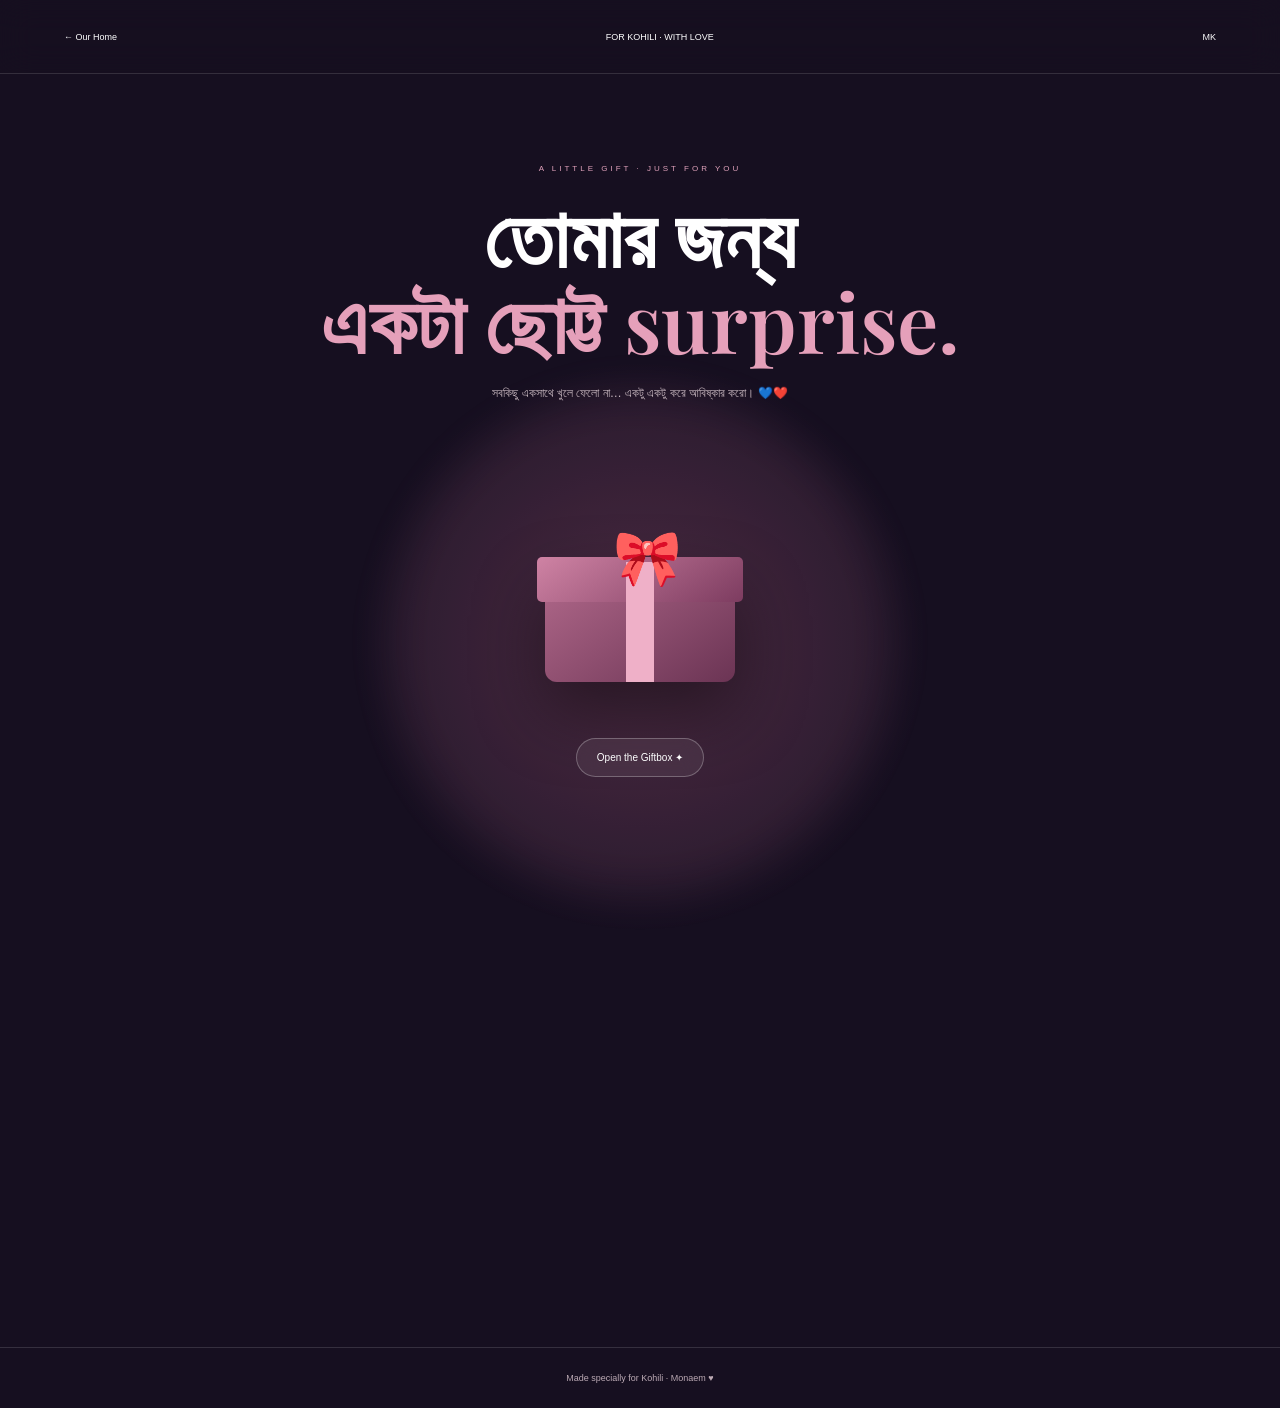
==== giftbox.html @ af4879c7 "First commit" ====
<!doctype html><html lang="bn"><head><meta charset="utf-8"><meta name="viewport" content="width=device-width,initial-scale=1"><title>Giftbox · For Kohili</title><link href="https://fonts.googleapis.com/css2?family=Noto+Serif+Bengali:wght@400;500;600&family=Playfair+Display:wght@500;600;700&display=swap" rel="stylesheet"><link rel="stylesheet" href="gift.css"></head><body><nav class="premium-nav"><a href="index.html">← Our Home</a><b>FOR KOHILI · WITH LOVE</b><a href="mk.html">MK</a></nav><main><div class="glow"></div><div class="eyebrow">A LITTLE GIFT · JUST FOR YOU</div><h1>তোমার জন্য<br><em>একটা ছোট্ট surprise.</em></h1><p class="lead">সবকিছু একসাথে খুলে ফেলো না… একটু একটু করে আবিষ্কার করো। 💙❤️</p><div class="gift-stage"><div class="box" id="box"><div class="lid"></div><div class="base"></div><div class="ribbon"></div><div class="bow">🎀</div></div><button id="open">Open the Giftbox ✦</button></div><div class="secret"><div class="photo"><img src="./Giftbox/3.png" alt="Our gift" onerror="this.style.display='none';this.parentElement.classList.add('empty')"><span>M ♥ K</span></div><div class="notes"><div>🌸 <b>Note for you</b><p>তোমার হাসিটা আমার favourite notification.</p></div><div>💌 <b>Another little note</b><p>কখনো কখনো তোমাকে কিছু না বলেও অনেক কিছু বলতে ইচ্ছে করে।</p></div><div>🦋 <b>One more</b><p>এই website-এর সবচেয়ে সুন্দর জিনিসটা কোনো ছবি না—<em>তুমি।</em></p></div></div></div></main><footer>Made specially for Kohili · Monaem ♥</footer><script src="gift.js"></script></body></html>
---- gift.css ----
*{box-sizing:border-box}body{margin:0;background:#160f20;color:#fff;min-height:100vh;font-family:"Noto Serif Bengali",serif;overflow-x:hidden}nav{height:74px;padding:0 5vw;display:flex;align-items:center;justify-content:space-between;border-bottom:1px solid #fff2;background:#160f20dd;backdrop-filter:blur(16px);position:sticky;top:0;z-index:20}nav a,nav b{font:9px Arial;color:#fff}main{min-height:calc(100vh - 74px);text-align:center;padding:90px 7vw 110px;position:relative;background:radial-gradient(circle at 50% 45%,#7d405e66,transparent 30%)}.glow{position:absolute;width:500px;height:500px;border-radius:50%;background:#d47eaa18;filter:blur(20px);left:50%;top:25%;transform:translateX(-50%);animation:breathe 4s infinite}@keyframes breathe{50%{transform:translateX(-50%) scale(1.18);opacity:.65}}.eyebrow{font:8px Arial;letter-spacing:3px;color:#dfa1ba;position:relative}.lead{font:12px/2 Arial;color:#c8b8c0;position:relative}.gift-stage{height:380px;position:relative;display:grid;place-items:center}.box{width:190px;height:150px;position:relative;transform-style:preserve-3d;transition:1s}.base{position:absolute;bottom:0;width:190px;height:120px;background:linear-gradient(145deg,#b46b8d,#6b3454);border-radius:3px 3px 12px 12px;box-shadow:0 30px 70px #0007}.lid{position:absolute;z-index:3;top:25px;left:-8px;width:206px;height:45px;background:linear-gradient(145deg,#cf83a4,#7d3c60);border-radius:5px;transition:1s;transform-origin:bottom}.ribbon{position:absolute;z-index:4;left:81px;bottom:0;width:28px;height:120px;background:#efb0c8}.bow{position:absolute;z-index:6;top:-15px;left:68px;font-size:55px;transition:1s}button#open{position:absolute;bottom:20px;border:1px solid #fff4;background:#fff1;color:#fff;padding:13px 20px;border-radius:50px;font:10px Arial;cursor:pointer;backdrop-filter:blur(10px)}.open .lid{transform:rotateX(115deg) translateY(-10px)}.open .bow{transform:translateY(-90px) scale(.7);opacity:0}.open .box{transform:translateY(10px)}h1{position:relative;font:600 clamp(44px,7vw,82px)/1.05 "Playfair Display";margin:18px 0}h1 em{font-style:normal;color:#e5a0ba}.secret{max-width:900px;margin:10px auto 0;display:grid;grid-template-columns:1fr 1fr;gap:25px;align-items:center;opacity:0;transform:translateY(35px);transition:1s}.open+.secret{opacity:1;transform:none}.photo{height:430px;background:#fff;padding:8px;transform:rotate(-2deg);box-shadow:0 25px 80px #0007}.photo img{width:100%;height:100%;object-fit:cover}.photo.empty{display:grid;place-items:center;background:linear-gradient(145deg,#6b3454,#c47b9c)}.photo span{font:45px Georgia;color:#fff}.notes{display:grid;gap:12px;text-align:left}.notes>div{padding:20px;background:#fff0f6;color:#432d39;box-shadow:0 15px 45px #0003;border-radius:3px}.notes b{font:13px Arial}.notes p{font-size:12px;line-height:1.8}.notes em{color:#a04068}footer{text-align:center;padding:25px;font:9px Arial;color:#bcaab4;border-top:1px solid #fff2}@media(max-width:700px){.secret{grid-template-columns:1fr}.photo{height:350px}}

/* Premium navigation + logo polish */
nav a{text-decoration:none!important;border-bottom:0!important}nav a:hover{text-decoration:none!important;border-bottom:0!important}
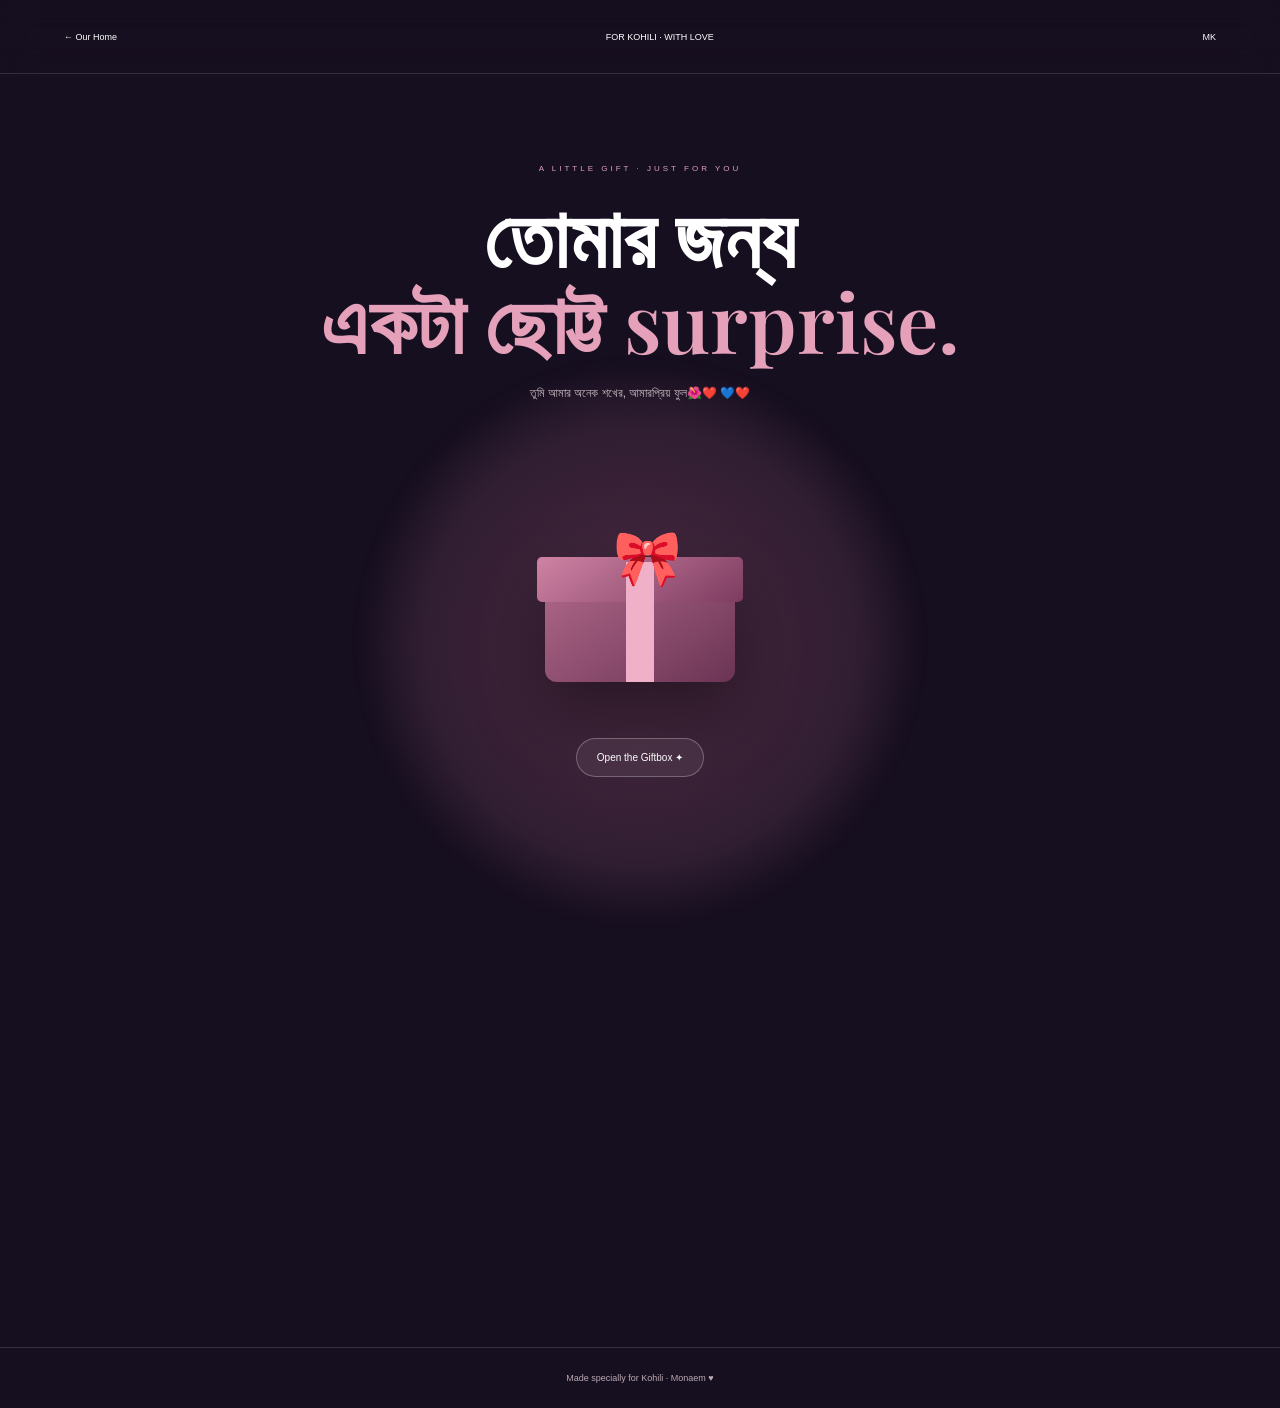
==== commit 0d7c3427: "Add website analytics" ====
--- a/giftbox.html
+++ b/giftbox.html
@@ -1 +1,2 @@
-<!doctype html><html lang="bn"><head><meta charset="utf-8"><meta name="viewport" content="width=device-width,initial-scale=1"><title>Giftbox · For Kohili</title><link href="https://fonts.googleapis.com/css2?family=Noto+Serif+Bengali:wght@400;500;600&family=Playfair+Display:wght@500;600;700&display=swap" rel="stylesheet"><link rel="stylesheet" href="gift.css"></head><body><nav class="premium-nav"><a href="index.html">← Our Home</a><b>FOR KOHILI · WITH LOVE</b><a href="mk.html">MK</a></nav><main><div class="glow"></div><div class="eyebrow">A LITTLE GIFT · JUST FOR YOU</div><h1>তোমার জন্য<br><em>একটা ছোট্ট surprise.</em></h1><p class="lead">সবকিছু একসাথে খুলে ফেলো না… একটু একটু করে আবিষ্কার করো। 💙❤️</p><div class="gift-stage"><div class="box" id="box"><div class="lid"></div><div class="base"></div><div class="ribbon"></div><div class="bow">🎀</div></div><button id="open">Open the Giftbox ✦</button></div><div class="secret"><div class="photo"><img src="./Giftbox/3.png" alt="Our gift" onerror="this.style.display='none';this.parentElement.classList.add('empty')"><span>M ♥ K</span></div><div class="notes"><div>🌸 <b>Note for you</b><p>তোমার হাসিটা আমার favourite notification.</p></div><div>💌 <b>Another little note</b><p>কখনো কখনো তোমাকে কিছু না বলেও অনেক কিছু বলতে ইচ্ছে করে।</p></div><div>🦋 <b>One more</b><p>এই website-এর সবচেয়ে সুন্দর জিনিসটা কোনো ছবি না—<em>তুমি।</em></p></div></div></div></main><footer>Made specially for Kohili · Monaem ♥</footer><script src="gift.js"></script></body></html>+<!doctype html><html lang="bn"><head><meta charset="utf-8"><meta name="viewport" content="width=device-width,initial-scale=1"><title>Giftbox · For Kohili</title><link href="https://fonts.googleapis.com/css2?family=Noto+Serif+Bengali:wght@400;500;600&family=Playfair+Display:wght@500;600;700&display=swap" rel="stylesheet"><link rel="stylesheet" href="gift.css"></head><body><nav class="premium-nav"><a href="index.html">← Our Home</a><b>FOR KOHILI · WITH LOVE</b><a href="mk.html">MK</a></nav><main><div class="glow"></div><div class="eyebrow">A LITTLE GIFT · JUST FOR YOU</div><h1>তোমার জন্য<br><em>একটা ছোট্ট surprise.</em></h1><p class="lead">তুমি আমার অনেক শখের, আমারপ্রিয় ফুল🌺❤️
+💙❤️</p><div class="gift-stage"><div class="box" id="box"><div class="lid"></div><div class="base"></div><div class="ribbon"></div><div class="bow">🎀</div></div><button id="open">Open the Giftbox ✦</button></div><div class="secret"><div class="photo"><img src="./Giftbox/3.png" alt="Our gift" onerror="this.style.display='none';this.parentElement.classList.add('empty')"><span>M ♥ K</span></div><div class="notes"><div>🌸 <b>Note for you</b><p>তোমার হাসিটা আমার favourite notification.</p></div><div>💌 <b>Another little note</b><p>কখনো কখনো তোমাকে কিছু না বলেও অনেক কিছু বলতে ইচ্ছে করে।</p></div><div>🦋 <b>One more</b><p>এই website-এর সবচেয়ে সুন্দর জিনিসটা কোনো ছবি না—<em>তুমি।</em></p></div></div></div></main><footer>Made specially for Kohili · Monaem ♥</footer><script src="gift.js"></script></body></html>
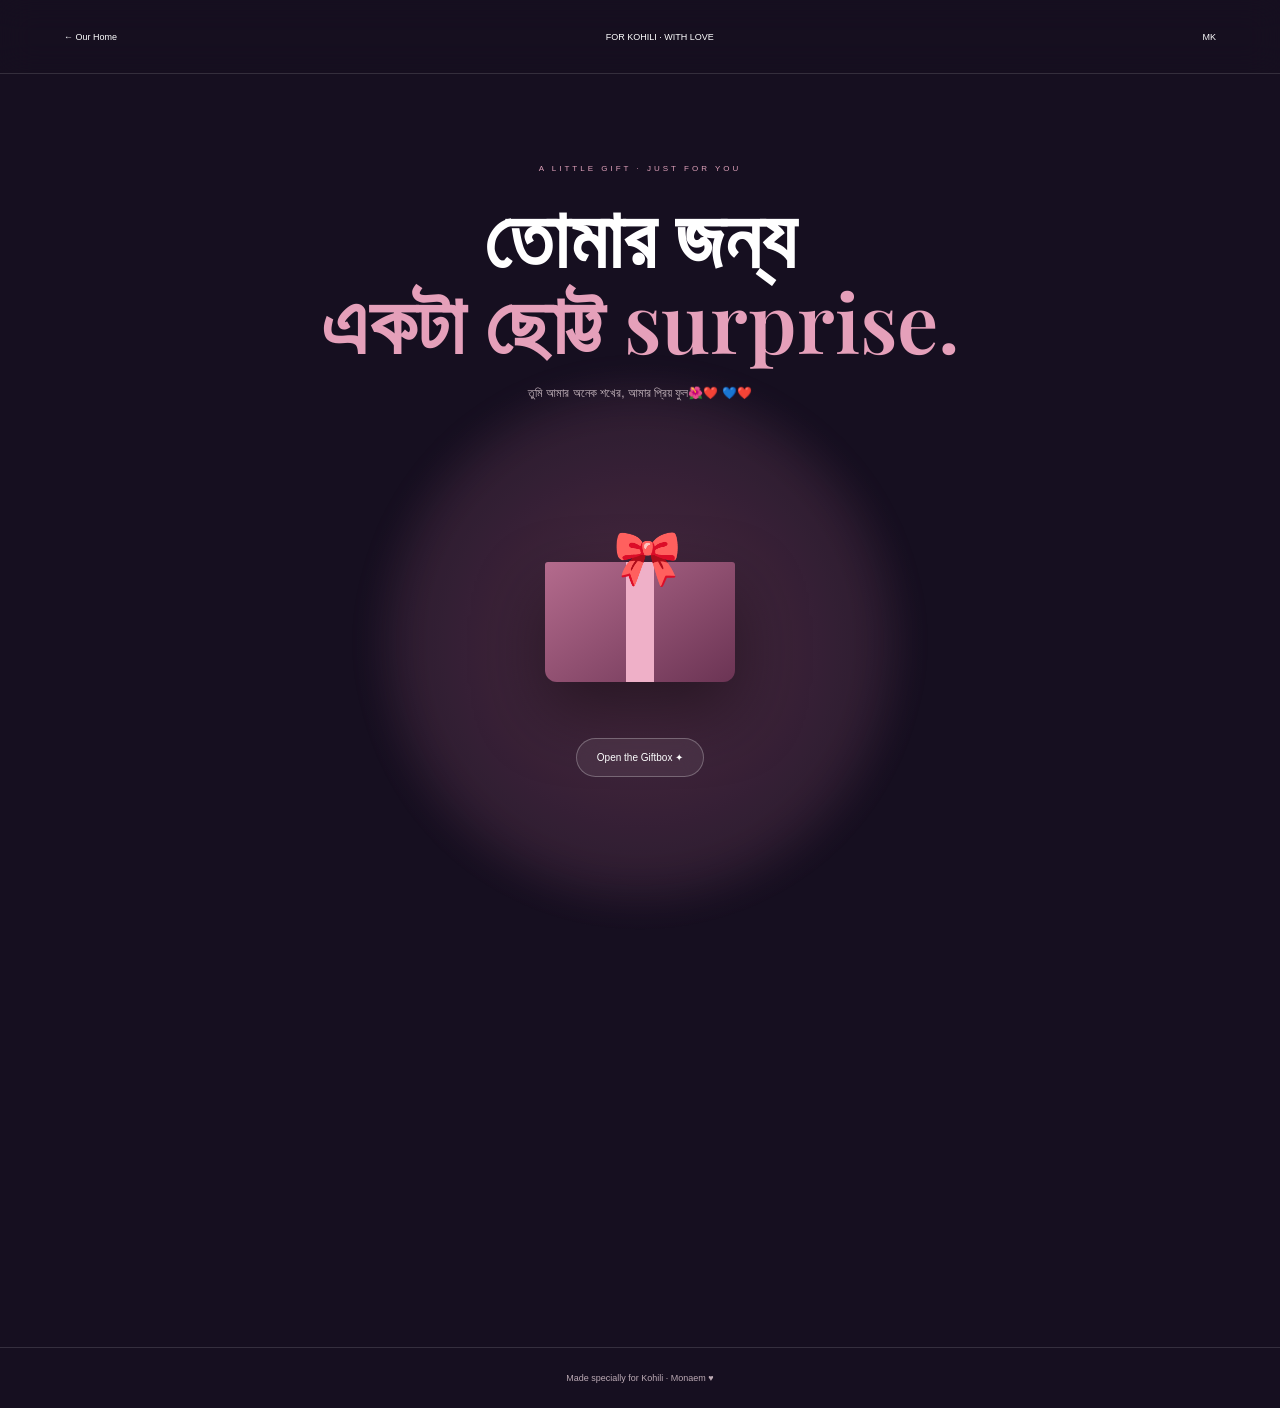
==== commit 86f7e666: "Add website analytics" ====
--- a/giftbox.html
+++ b/giftbox.html
@@ -1,2 +1,2 @@
-<!doctype html><html lang="bn"><head><meta charset="utf-8"><meta name="viewport" content="width=device-width,initial-scale=1"><title>Giftbox · For Kohili</title><link href="https://fonts.googleapis.com/css2?family=Noto+Serif+Bengali:wght@400;500;600&family=Playfair+Display:wght@500;600;700&display=swap" rel="stylesheet"><link rel="stylesheet" href="gift.css"></head><body><nav class="premium-nav"><a href="index.html">← Our Home</a><b>FOR KOHILI · WITH LOVE</b><a href="mk.html">MK</a></nav><main><div class="glow"></div><div class="eyebrow">A LITTLE GIFT · JUST FOR YOU</div><h1>তোমার জন্য<br><em>একটা ছোট্ট surprise.</em></h1><p class="lead">তুমি আমার অনেক শখের, আমারপ্রিয় ফুল🌺❤️
+<!doctype html><html lang="bn"><head><meta charset="utf-8"><meta name="viewport" content="width=device-width,initial-scale=1"><title>Giftbox · For Kohili</title><link href="https://fonts.googleapis.com/css2?family=Noto+Serif+Bengali:wght@400;500;600&family=Playfair+Display:wght@500;600;700&display=swap" rel="stylesheet"><link rel="stylesheet" href="gift.css"></head><body><nav class="premium-nav"><a href="index.html">← Our Home</a><b>FOR KOHILI · WITH LOVE</b><a href="mk.html">MK</a></nav><main><div class="glow"></div><div class="eyebrow">A LITTLE GIFT · JUST FOR YOU</div><h1>তোমার জন্য<br><em>একটা ছোট্ট surprise.</em></h1><p class="lead">তুমি আমার অনেক শখের, আমার প্রিয় ফুল🌺❤️
 💙❤️</p><div class="gift-stage"><div class="box" id="box"><div class="lid"></div><div class="base"></div><div class="ribbon"></div><div class="bow">🎀</div></div><button id="open">Open the Giftbox ✦</button></div><div class="secret"><div class="photo"><img src="./Giftbox/3.png" alt="Our gift" onerror="this.style.display='none';this.parentElement.classList.add('empty')"><span>M ♥ K</span></div><div class="notes"><div>🌸 <b>Note for you</b><p>তোমার হাসিটা আমার favourite notification.</p></div><div>💌 <b>Another little note</b><p>কখনো কখনো তোমাকে কিছু না বলেও অনেক কিছু বলতে ইচ্ছে করে।</p></div><div>🦋 <b>One more</b><p>এই website-এর সবচেয়ে সুন্দর জিনিসটা কোনো ছবি না—<em>তুমি।</em></p></div></div></div></main><footer>Made specially for Kohili · Monaem ♥</footer><script src="gift.js"></script></body></html>
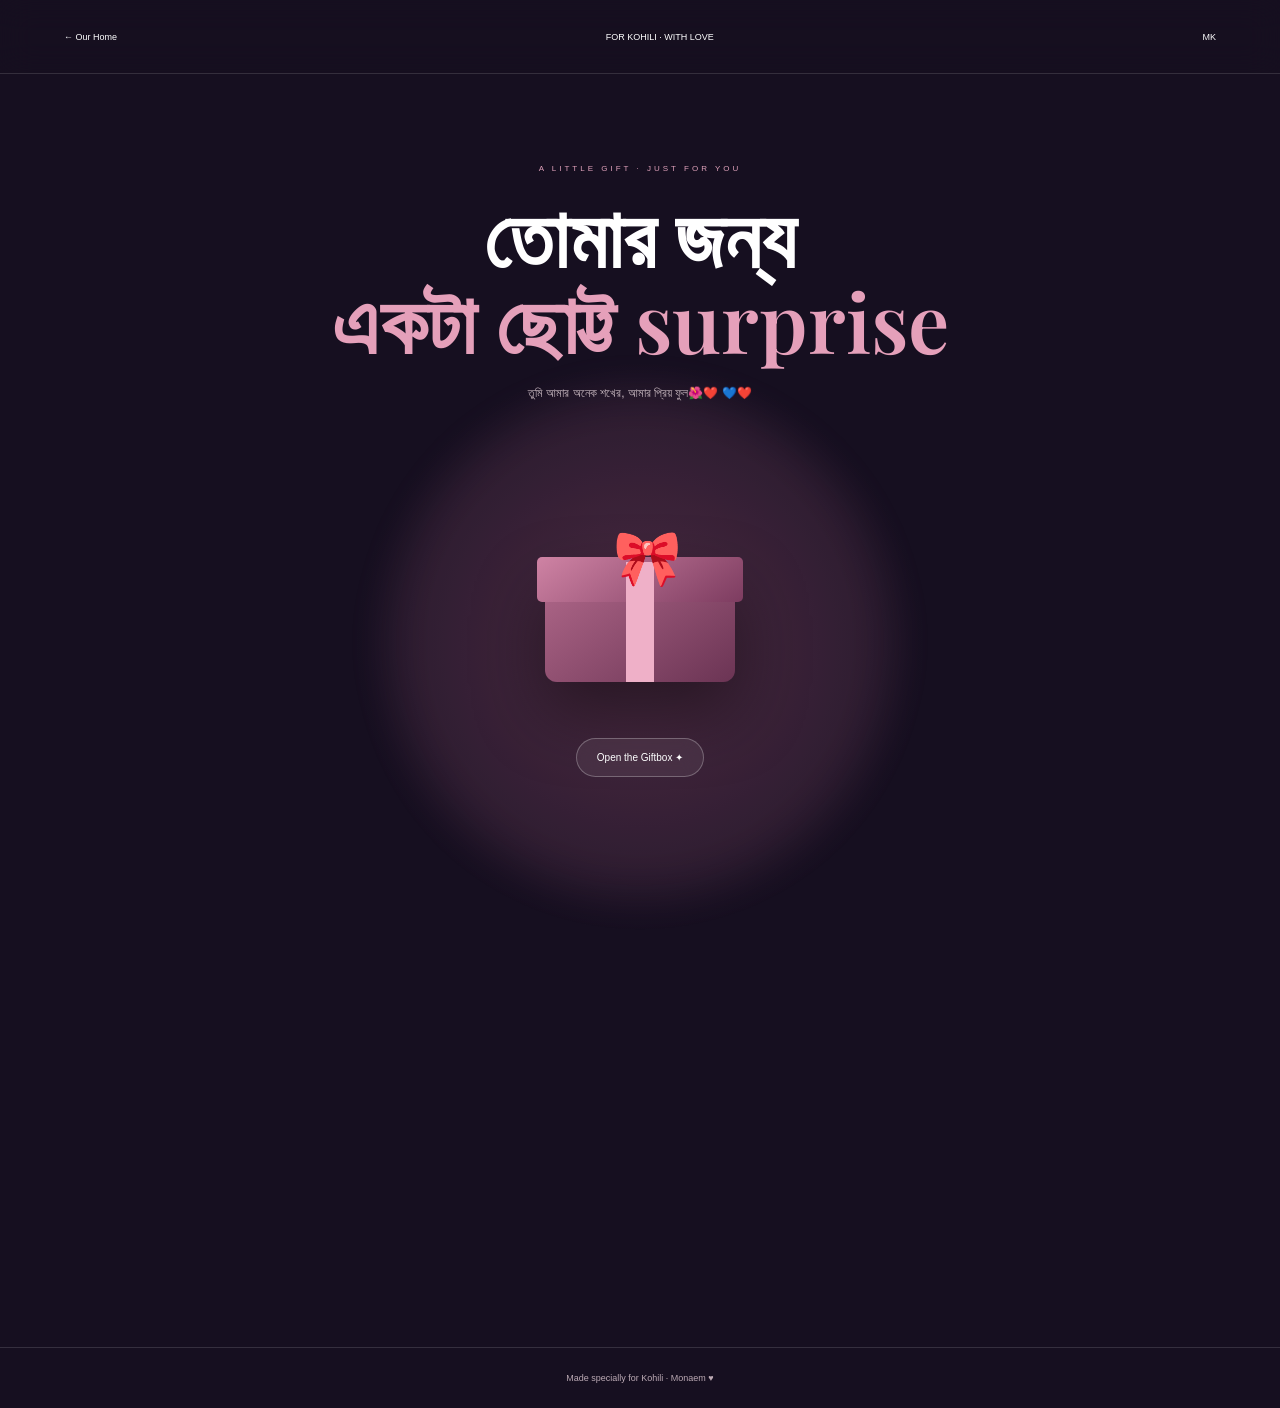
==== commit 8566d272: "Add website analytics" ====
--- a/giftbox.html
+++ b/giftbox.html
@@ -1,2 +1,2 @@
-<!doctype html><html lang="bn"><head><meta charset="utf-8"><meta name="viewport" content="width=device-width,initial-scale=1"><title>Giftbox · For Kohili</title><link href="https://fonts.googleapis.com/css2?family=Noto+Serif+Bengali:wght@400;500;600&family=Playfair+Display:wght@500;600;700&display=swap" rel="stylesheet"><link rel="stylesheet" href="gift.css"></head><body><nav class="premium-nav"><a href="index.html">← Our Home</a><b>FOR KOHILI · WITH LOVE</b><a href="mk.html">MK</a></nav><main><div class="glow"></div><div class="eyebrow">A LITTLE GIFT · JUST FOR YOU</div><h1>তোমার জন্য<br><em>একটা ছোট্ট surprise.</em></h1><p class="lead">তুমি আমার অনেক শখের, আমার প্রিয় ফুল🌺❤️
+<!doctype html><html lang="bn"><head><meta charset="utf-8"><meta name="viewport" content="width=device-width,initial-scale=1"><title>Giftbox · For Kohili</title><link href="https://fonts.googleapis.com/css2?family=Noto+Serif+Bengali:wght@400;500;600&family=Playfair+Display:wght@500;600;700&display=swap" rel="stylesheet"><link rel="stylesheet" href="gift.css"></head><body><nav class="premium-nav"><a href="index.html">← Our Home</a><b>FOR KOHILI · WITH LOVE</b><a href="mk.html">MK</a></nav><main><div class="glow"></div><div class="eyebrow">A LITTLE GIFT · JUST FOR YOU</div><h1>তোমার জন্য<br><em>একটা ছোট্ট surprise</em></h1><p class="lead">তুমি আমার অনেক শখের, আমার প্রিয় ফুল🌺❤️
 💙❤️</p><div class="gift-stage"><div class="box" id="box"><div class="lid"></div><div class="base"></div><div class="ribbon"></div><div class="bow">🎀</div></div><button id="open">Open the Giftbox ✦</button></div><div class="secret"><div class="photo"><img src="./Giftbox/3.png" alt="Our gift" onerror="this.style.display='none';this.parentElement.classList.add('empty')"><span>M ♥ K</span></div><div class="notes"><div>🌸 <b>Note for you</b><p>তোমার হাসিটা আমার favourite notification.</p></div><div>💌 <b>Another little note</b><p>কখনো কখনো তোমাকে কিছু না বলেও অনেক কিছু বলতে ইচ্ছে করে।</p></div><div>🦋 <b>One more</b><p>এই website-এর সবচেয়ে সুন্দর জিনিসটা কোনো ছবি না—<em>তুমি।</em></p></div></div></div></main><footer>Made specially for Kohili · Monaem ♥</footer><script src="gift.js"></script></body></html>
